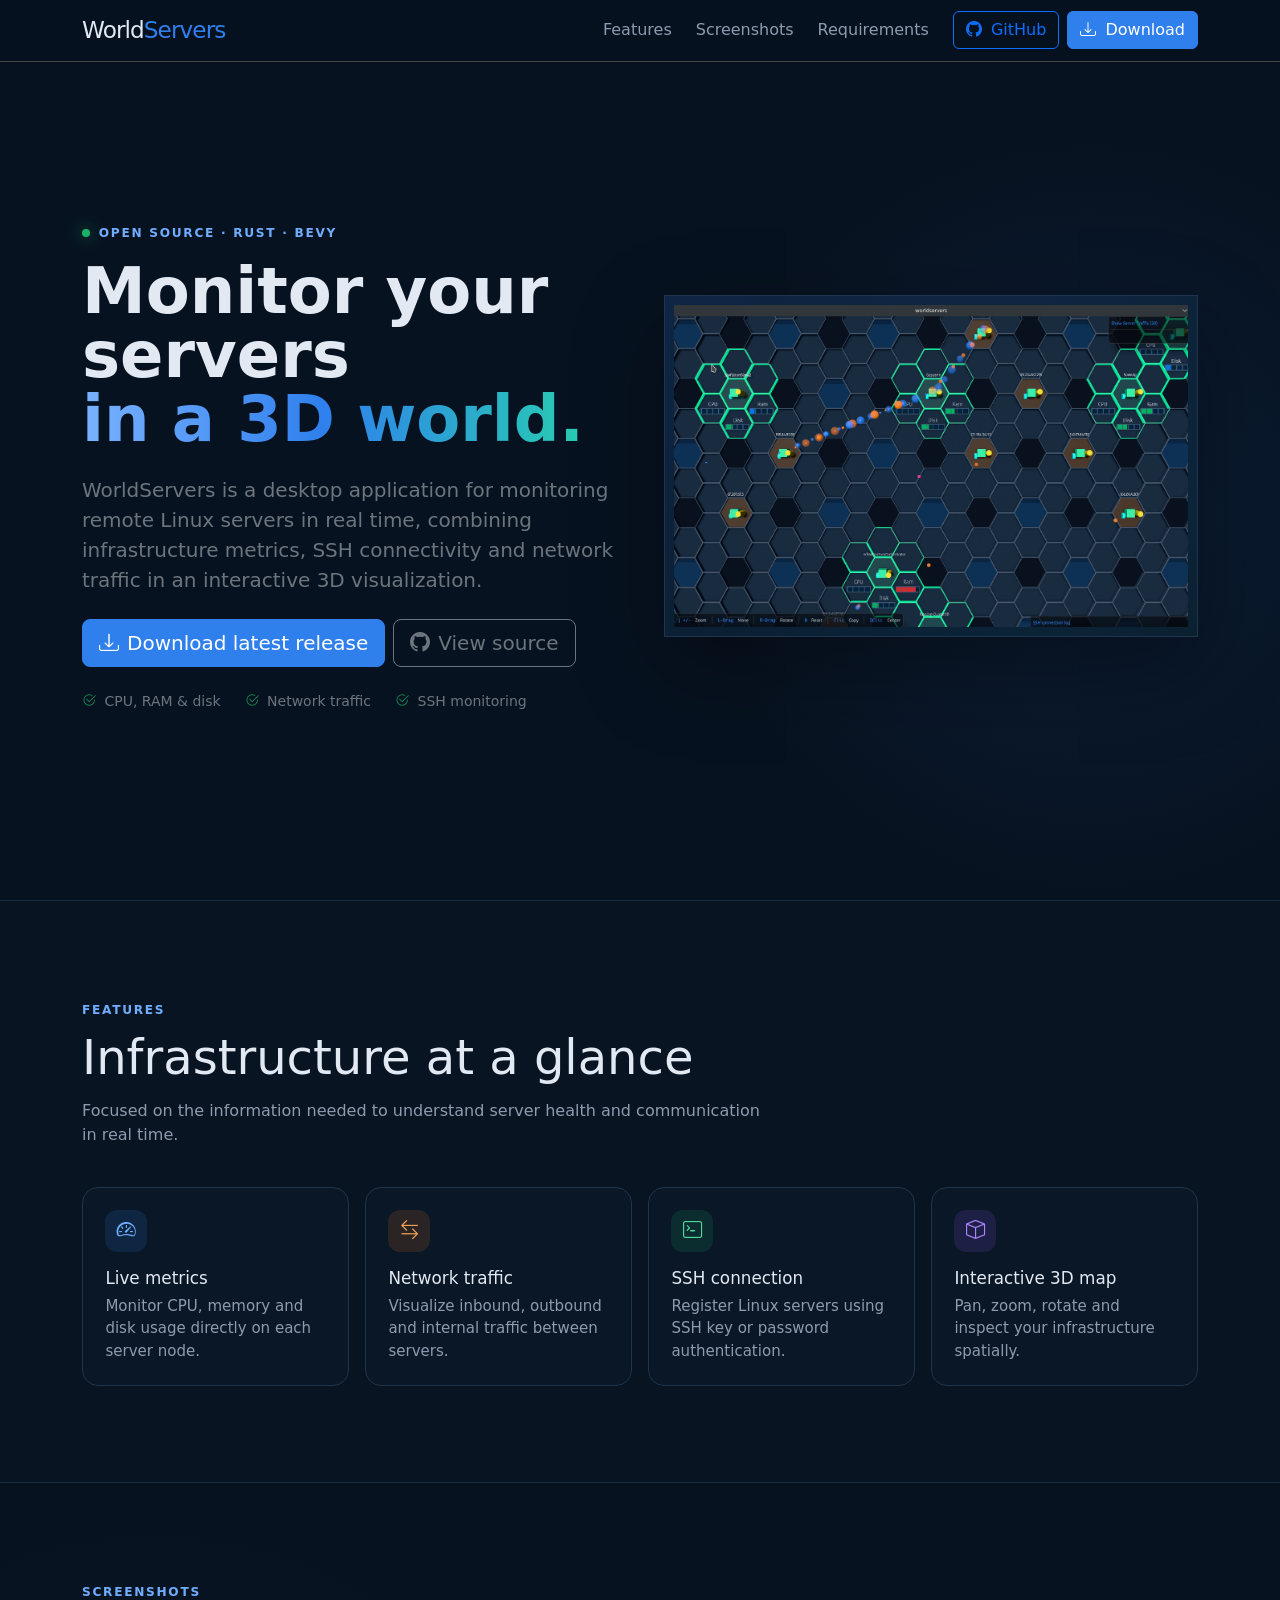
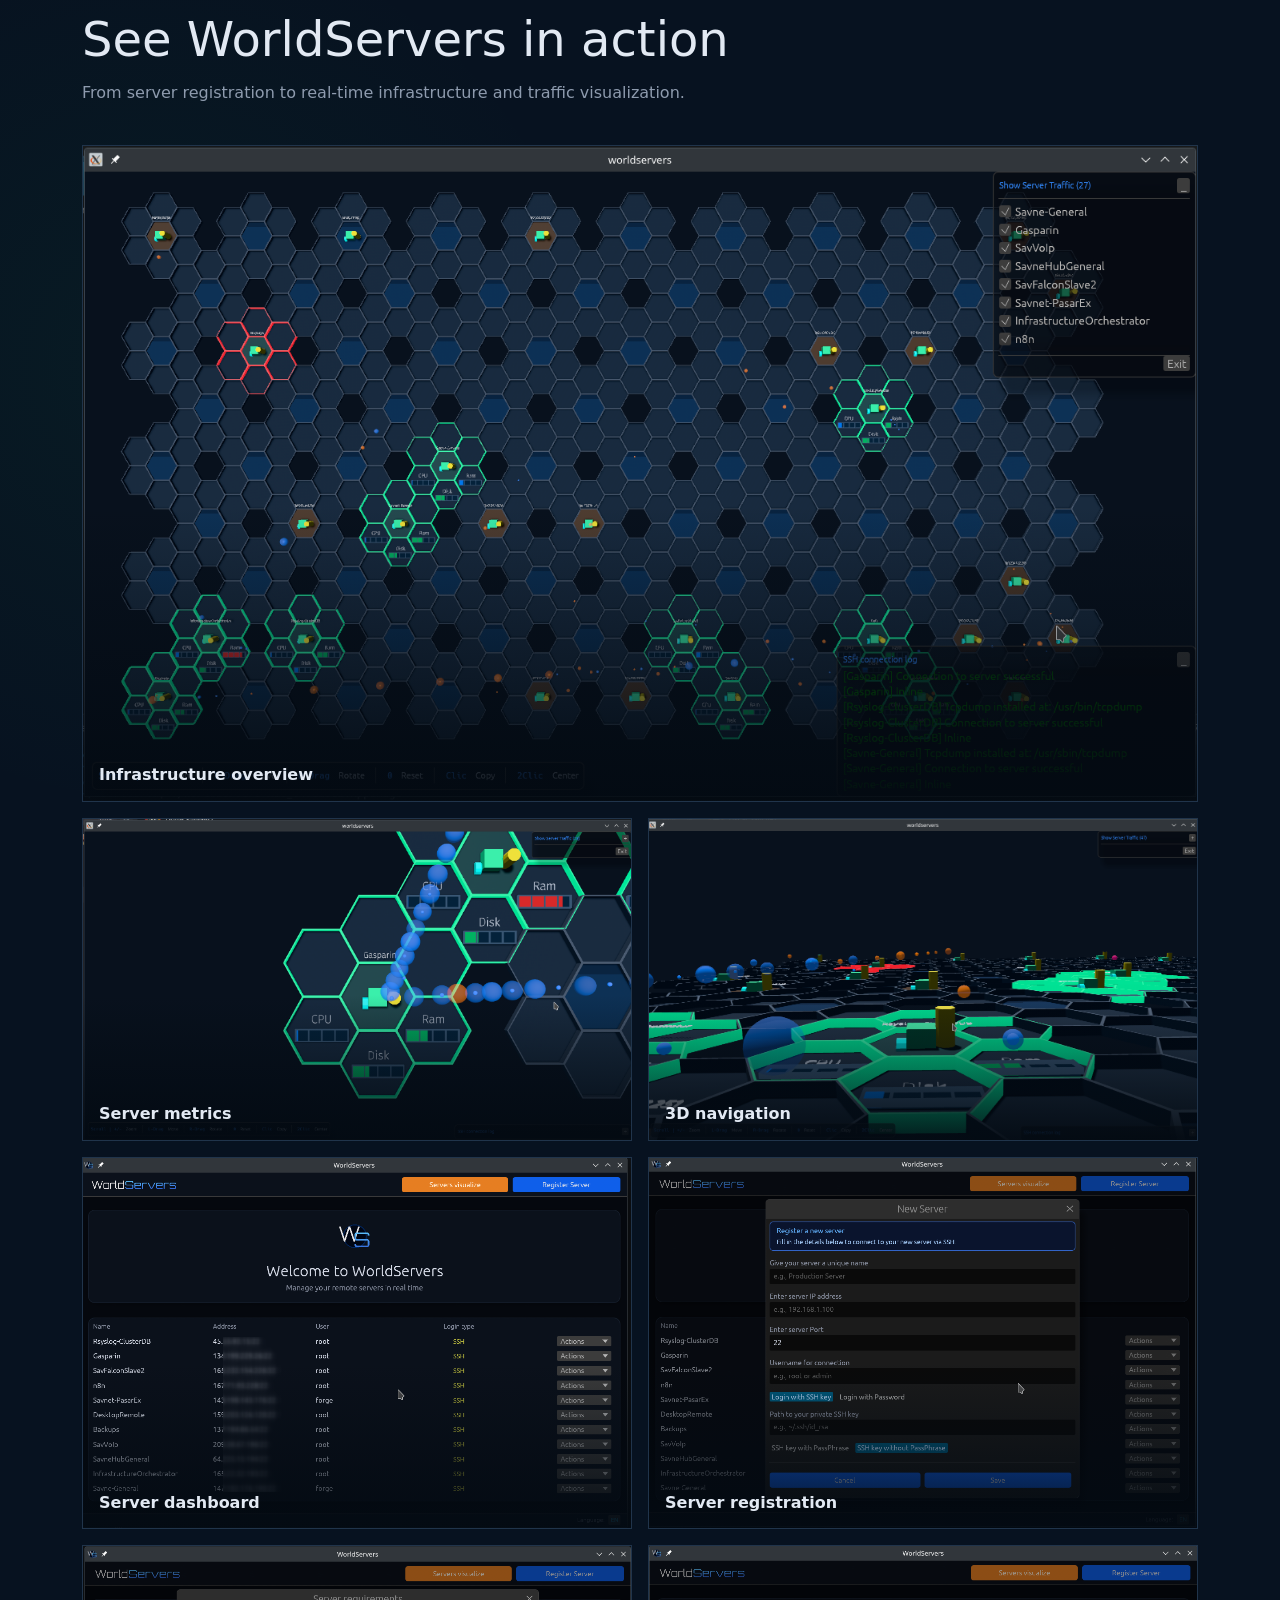
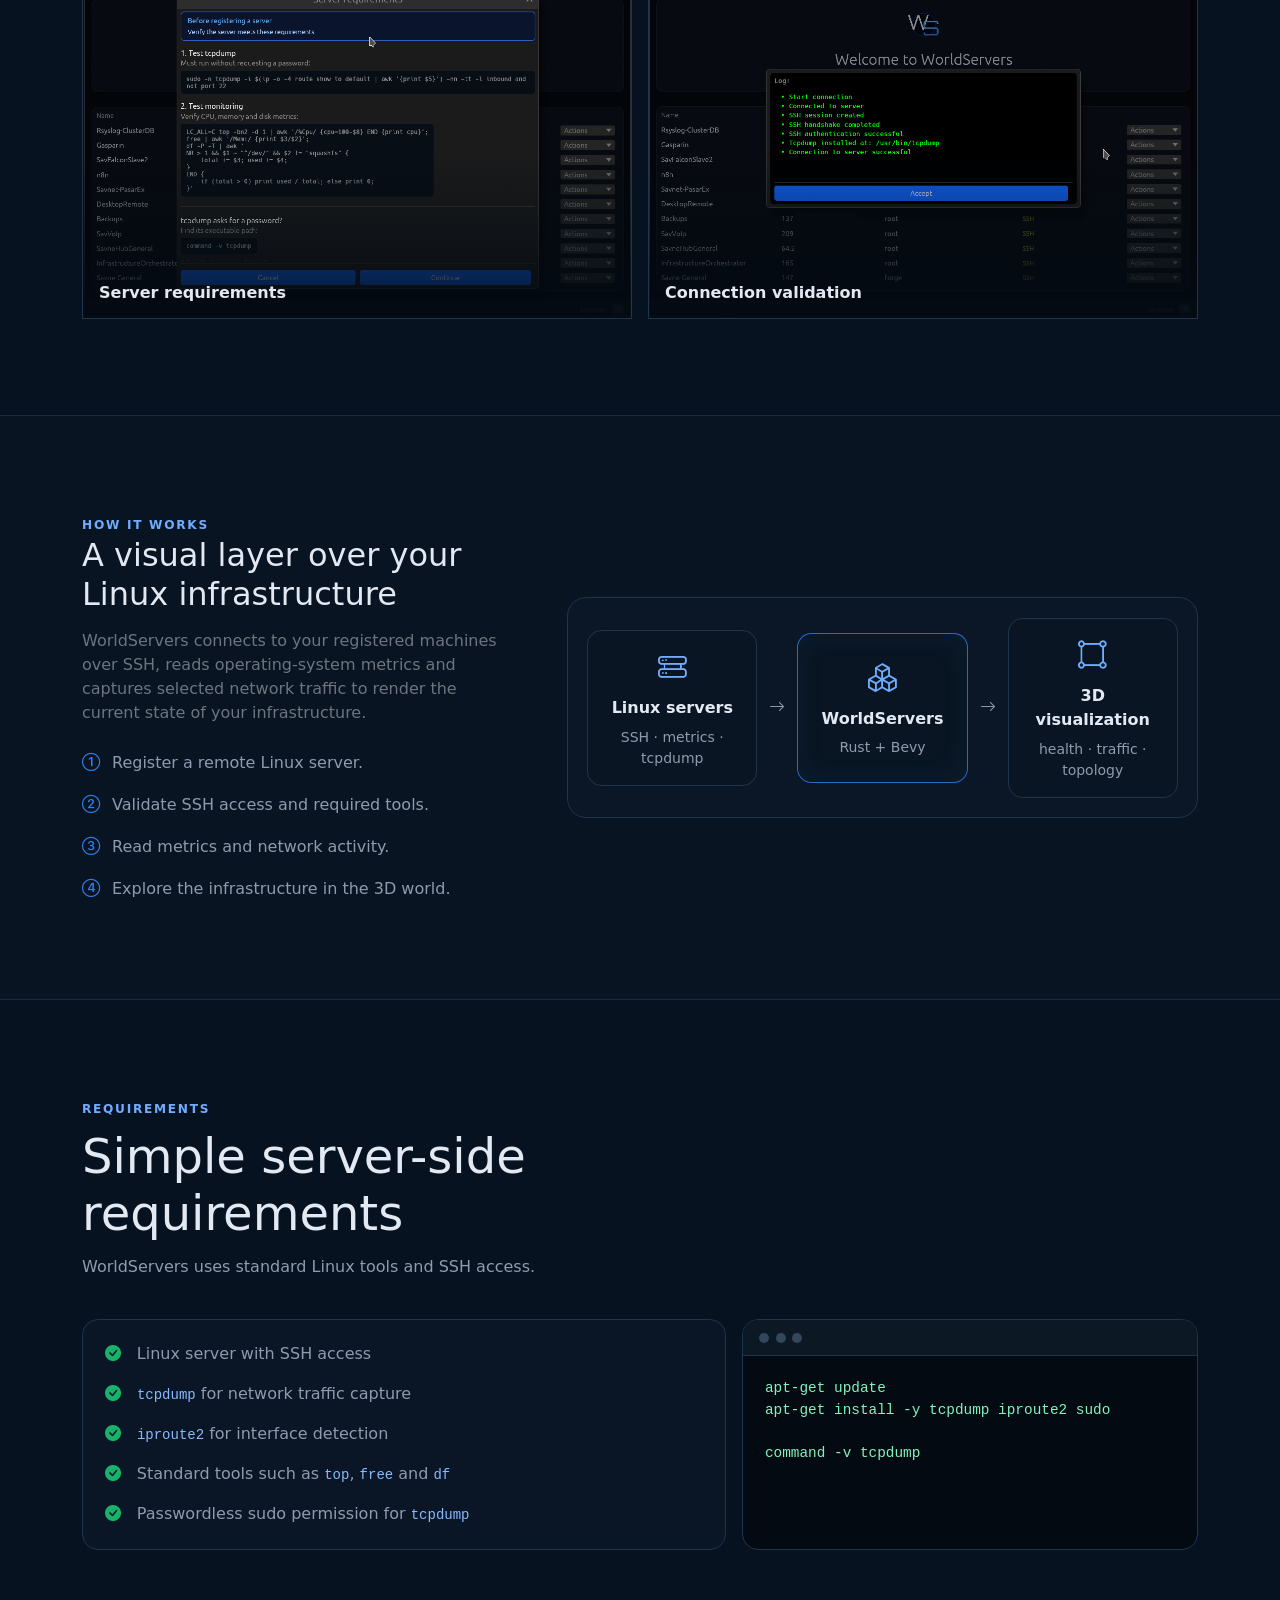
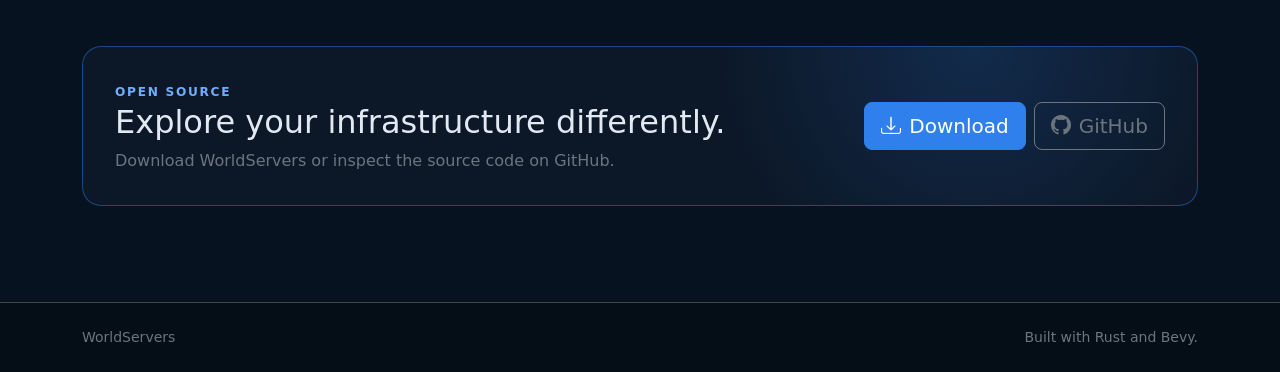
==== docs/index.html @ ac9d26b3 "Creación de webpage" ====
<!doctype html>
<html lang="en" data-bs-theme="dark">
<head>
  <meta charset="utf-8">
  <meta name="viewport" content="width=device-width, initial-scale=1">
  <meta name="description" content="WorldServers is an open-source desktop application for monitoring remote Linux servers in real time through an interactive 3D world.">
  <meta name="theme-color" content="#071220">
  <title>WorldServers — Real-time Linux server monitoring in 3D</title>
  <link rel="icon" type="image/png" href="./images/favicon.png">
  <link rel="canonical" href="https://oscarsanchezsavne.github.io/world-servers/">
  <meta property="og:type" content="website">
  <meta property="og:site_name" content="WorldServers">
  <meta property="og:title" content="WorldServers — Real-time Linux server monitoring in 3D">
  <meta property="og:description" content="Monitor remote Linux servers in real time through an interactive 3D world. CPU, memory, disk and network traffic at a glance.">
  <meta property="og:image" content="./images/favicon.png">
  <meta name="twitter:card" content="summary">
  <meta name="twitter:title" content="WorldServers — Real-time Linux server monitoring in 3D">
  <meta name="twitter:description" content="Monitor remote Linux servers in real time through an interactive 3D world.">
  <meta name="twitter:image" content="./images/favicon.png">
  <link rel="preconnect" href="https://cdn.jsdelivr.net">
  <link href="https://cdn.jsdelivr.net/npm/bootstrap@5.3.8/dist/css/bootstrap.min.css" rel="stylesheet">
  <link href="https://cdn.jsdelivr.net/npm/bootstrap-icons@1.13.1/font/bootstrap-icons.min.css" rel="stylesheet">
  <link rel="stylesheet" href="./style.css">
</head>
<body>
  <nav class="navbar navbar-expand-lg fixed-top border-bottom border-secondary-subtle">
    <div class="container">
      <a class="navbar-brand brand" href="#top">World<span>Servers</span></a>
      <button class="navbar-toggler" type="button" data-bs-toggle="collapse" data-bs-target="#mainNav" aria-controls="mainNav" aria-expanded="false" aria-label="Toggle navigation">
        <span class="navbar-toggler-icon"></span>
      </button>
      <div class="collapse navbar-collapse" id="mainNav">
        <ul class="navbar-nav ms-auto align-items-lg-center gap-lg-2">
          <li class="nav-item"><a class="nav-link" href="#features">Features</a></li>
          <li class="nav-item"><a class="nav-link" href="#screenshots">Screenshots</a></li>
          <li class="nav-item"><a class="nav-link" href="#requirements">Requirements</a></li>
          <li class="nav-item"><a class="btn btn-outline-primary ms-lg-2" href="https://github.com/OscarSanchezSavne/world-servers" target="_blank" rel="noreferrer"><i class="bi bi-github me-1"></i> GitHub</a></li>
          <li class="nav-item"><a class="btn btn-primary" href="https://github.com/OscarSanchezSavne/world-servers/releases/latest" target="_blank" rel="noreferrer"><i class="bi bi-download me-1"></i> Download</a></li>
        </ul>
      </div>
    </div>
  </nav>

  <main id="top">
    <section class="hero section-space">
      <div class="container">
        <div class="row align-items-center g-5">
          <div class="col-lg-6">
            <div class="eyebrow mb-3"><span class="dot"></span>Open source · Rust · Bevy</div>
            <h1 class="display-3 fw-semibold lh-1 mb-4">Monitor your servers <span class="text-gradient">in a 3D world.</span></h1>
            <p class="lead text-secondary mb-4">WorldServers is a desktop application for monitoring remote Linux servers in real time, combining infrastructure metrics, SSH connectivity and network traffic in an interactive 3D visualization.</p>
            <div class="d-flex flex-wrap gap-2 mb-4">
              <a class="btn btn-primary btn-lg" href="https://github.com/OscarSanchezSavne/world-servers/releases/latest" target="_blank" rel="noreferrer"><i class="bi bi-download me-2"></i>Download latest release</a>
              <a class="btn btn-outline-secondary btn-lg" href="https://github.com/OscarSanchezSavne/world-servers" target="_blank" rel="noreferrer"><i class="bi bi-github me-2"></i>View source</a>
            </div>
            <div class="d-flex flex-wrap gap-4 small text-secondary">
              <span><i class="bi bi-check2-circle text-success me-1"></i> CPU, RAM & disk</span>
              <span><i class="bi bi-check2-circle text-success me-1"></i> Network traffic</span>
              <span><i class="bi bi-check2-circle text-success me-1"></i> SSH monitoring</span>
            </div>
          </div>
          <div class="col-lg-6">
            <div class="hero-shot"><img src="./images/monitor-servers2.png" class="img-fluid" alt="WorldServers 3D infrastructure visualization"></div>
          </div>
        </div>
      </div>
    </section>

    <section id="features" class="section-space section-panel">
      <div class="container">
        <div class="section-heading">
          <span class="section-kicker">Features</span>
          <h2>Infrastructure at a glance</h2>
          <p>Focused on the information needed to understand server health and communication in real time.</p>
        </div>
        <div class="row g-3">
          <div class="col-md-6 col-xl-3"><article class="feature-card h-100"><div class="feature-icon"><i class="bi bi-speedometer2"></i></div><h3>Live metrics</h3><p>Monitor CPU, memory and disk usage directly on each server node.</p></article></div>
          <div class="col-md-6 col-xl-3"><article class="feature-card h-100"><div class="feature-icon orange"><i class="bi bi-arrow-left-right"></i></div><h3>Network traffic</h3><p>Visualize inbound, outbound and internal traffic between servers.</p></article></div>
          <div class="col-md-6 col-xl-3"><article class="feature-card h-100"><div class="feature-icon green"><i class="bi bi-terminal"></i></div><h3>SSH connection</h3><p>Register Linux servers using SSH key or password authentication.</p></article></div>
          <div class="col-md-6 col-xl-3"><article class="feature-card h-100"><div class="feature-icon purple"><i class="bi bi-box"></i></div><h3>Interactive 3D map</h3><p>Pan, zoom, rotate and inspect your infrastructure spatially.</p></article></div>
        </div>
      </div>
    </section>

    <section id="screenshots" class="section-space">
      <div class="container">
        <div class="section-heading">
          <span class="section-kicker">Screenshots</span>
          <h2>See WorldServers in action</h2>
          <p>From server registration to real-time infrastructure and traffic visualization.</p>
        </div>
        <div class="gallery-grid">
          <a class="gallery-card gallery-wide" href="./images/monitor-servers.png" target="_blank" rel="noreferrer" aria-label="Infrastructure overview - full screenshot"><img src="./images/monitor-servers.png" alt="WorldServers infrastructure overview" loading="lazy"><span>Infrastructure overview</span></a>
          <a class="gallery-card" href="./images/zoom-cell.png" target="_blank" rel="noreferrer" aria-label="Server metrics - full screenshot"><img src="./images/zoom-cell.png" alt="WorldServers server detail" loading="lazy"><span>Server metrics</span></a>
          <a class="gallery-card" href="./images/rotate-world.png" target="_blank" rel="noreferrer" aria-label="3D navigation - full screenshot"><img src="./images/rotate-world.png" alt="WorldServers rotated 3D view" loading="lazy"><span>3D navigation</span></a>
          <a class="gallery-card" href="./images/dashboard-main.png" target="_blank" rel="noreferrer" aria-label="Server dashboard - full screenshot"><img src="./images/dashboard-main.png" alt="WorldServers main dashboard" loading="lazy"><span>Server dashboard</span></a>
          <a class="gallery-card" href="./images/register-server.png" target="_blank" rel="noreferrer" aria-label="Server registration - full screenshot"><img src="./images/register-server.png" alt="WorldServers register server form" loading="lazy"><span>Server registration</span></a>
          <a class="gallery-card" href="./images/register-server-1.png" target="_blank" rel="noreferrer" aria-label="Server requirements - full screenshot"><img src="./images/register-server-1.png" alt="WorldServers server requirements" loading="lazy"><span>Server requirements</span></a>
          <a class="gallery-card" href="./images/test-conection.png" target="_blank" rel="noreferrer" aria-label="Connection validation - full screenshot"><img src="./images/test-conection.png" alt="WorldServers SSH connection test log" loading="lazy"><span>Connection validation</span></a>
        </div>
      </div>
    </section>

    <section class="section-space section-panel">
      <div class="container">
        <div class="row align-items-center g-5">
          <div class="col-lg-5">
            <span class="section-kicker">How it works</span>
            <h2 class="mb-3">A visual layer over your Linux infrastructure</h2>
            <p class="text-secondary mb-4">WorldServers connects to your registered machines over SSH, reads operating-system metrics and captures selected network traffic to render the current state of your infrastructure.</p>
            <div class="stack-list">
              <div><i class="bi bi-1-circle"></i><span>Register a remote Linux server.</span></div>
              <div><i class="bi bi-2-circle"></i><span>Validate SSH access and required tools.</span></div>
              <div><i class="bi bi-3-circle"></i><span>Read metrics and network activity.</span></div>
              <div><i class="bi bi-4-circle"></i><span>Explore the infrastructure in the 3D world.</span></div>
            </div>
          </div>
          <div class="col-lg-7">
            <div class="architecture-card">
              <div class="architecture-node"><i class="bi bi-hdd-rack"></i><strong>Linux servers</strong><small>SSH · metrics · tcpdump</small></div>
              <div class="architecture-arrow"><i class="bi bi-arrow-right"></i></div>
              <div class="architecture-node active"><i class="bi bi-boxes"></i><strong>WorldServers</strong><small>Rust + Bevy</small></div>
              <div class="architecture-arrow"><i class="bi bi-arrow-right"></i></div>
              <div class="architecture-node"><i class="bi bi-bounding-box-circles"></i><strong>3D visualization</strong><small>health · traffic · topology</small></div>
            </div>
          </div>
        </div>
      </div>
    </section>

    <section id="requirements" class="section-space">
      <div class="container">
        <div class="section-heading">
          <span class="section-kicker">Requirements</span>
          <h2>Simple server-side requirements</h2>
          <p>WorldServers uses standard Linux tools and SSH access.</p>
        </div>
        <div class="row g-3">
          <div class="col-lg-7">
            <div class="requirements-card h-100">
              <ul class="list-unstyled mb-0 requirements-list">
                <li><i class="bi bi-check-circle-fill"></i> Linux server with SSH access</li>
                <li><i class="bi bi-check-circle-fill"></i> <code>tcpdump</code> for network traffic capture</li>
                <li><i class="bi bi-check-circle-fill"></i> <code>iproute2</code> for interface detection</li>
                <li><i class="bi bi-check-circle-fill"></i> Standard tools such as <code>top</code>, <code>free</code> and <code>df</code></li>
                <li><i class="bi bi-check-circle-fill"></i> Passwordless sudo permission for <code>tcpdump</code></li>
              </ul>
            </div>
          </div>
          <div class="col-lg-5">
            <div class="terminal-card h-100">
              <div class="terminal-head"><span></span><span></span><span></span></div>
              <pre><code>apt-get update
apt-get install -y tcpdump iproute2 sudo

command -v tcpdump</code></pre>
            </div>
          </div>
        </div>
      </div>
    </section>

    <section class="section-space pt-0">
      <div class="container">
        <div class="cta">
          <div><span class="section-kicker">Open source</span><h2 class="mb-2">Explore your infrastructure differently.</h2><p class="text-secondary mb-0">Download WorldServers or inspect the source code on GitHub.</p></div>
          <div class="d-flex flex-wrap gap-2">
            <a class="btn btn-primary btn-lg" href="https://github.com/OscarSanchezSavne/world-servers/releases/latest" target="_blank" rel="noreferrer"><i class="bi bi-download me-2"></i>Download</a>
            <a class="btn btn-outline-secondary btn-lg" href="https://github.com/OscarSanchezSavne/world-servers" target="_blank" rel="noreferrer"><i class="bi bi-github me-2"></i>GitHub</a>
          </div>
        </div>
      </div>
    </section>
  </main>

  <footer class="border-top border-secondary-subtle py-4">
    <div class="container d-flex flex-column flex-md-row justify-content-between gap-2 small text-secondary"><span>WorldServers</span><span>Built with Rust and Bevy.</span></div>
  </footer>

  <script src="https://cdn.jsdelivr.net/npm/bootstrap@5.3.8/dist/js/bootstrap.bundle.min.js" defer></script>
</body>
</html>
---- docs/style.css ----
:root {
  --ws-bg: #071220;
  --ws-bg-2: #0a1625;
  --ws-panel: #0c1828;
  --ws-panel-2: #101f31;
  --ws-border: #20344b;
  --ws-text: #e2e9f3;
  --ws-muted: #8e9bae;
  --ws-blue: #2f80ed;
  --ws-orange: #e97b18;
  --ws-green: #18b368;
  --ws-purple: #8c4ff5;
}

html { scroll-behavior: smooth; }

section[id] { scroll-margin-top: 4.5rem; }

body {
  background:
    radial-gradient(circle at 85% 10%, rgba(47, 128, 237, .10), transparent 24rem),
    radial-gradient(circle at 12% 38%, rgba(24, 179, 104, .06), transparent 28rem),
    var(--ws-bg);
  color: var(--ws-text);
  font-family: Inter, system-ui, -apple-system, BlinkMacSystemFont, "Segoe UI", sans-serif;
}

.navbar { background: rgba(7, 18, 32, .88); backdrop-filter: blur(16px); }
.brand { color: var(--ws-text) !important; font-weight: 300; letter-spacing: -.04em; font-size: 1.45rem; }
.brand span { color: var(--ws-blue); }
.nav-link { color: var(--ws-muted); }
.nav-link:hover { color: var(--ws-text); }

.btn-primary {
  --bs-btn-bg: var(--ws-blue);
  --bs-btn-border-color: var(--ws-blue);
  --bs-btn-hover-bg: #226ed4;
  --bs-btn-hover-border-color: #226ed4;
}

.section-space { padding: 6rem 0; }
.hero { min-height: 100vh; display: flex; align-items: center; padding-top: 8rem; }

.eyebrow, .section-kicker {
  color: #70adff;
  text-transform: uppercase;
  letter-spacing: .14em;
  font-size: .76rem;
  font-weight: 700;
}

.eyebrow { display: inline-flex; gap: .55rem; align-items: center; }
.dot { width: .5rem; height: .5rem; border-radius: 999px; background: var(--ws-green); box-shadow: 0 0 16px rgba(24, 179, 104, .8); }

.text-gradient {
  display: block;
  background: linear-gradient(90deg, #79b2ff, #2f80ed 45%, #27d6aa);
  -webkit-background-clip: text;
  background-clip: text;
  color: transparent;
}

.hero-shot {
  padding: .55rem;
  border: 1px solid var(--ws-border);
  background: linear-gradient(145deg, rgba(47, 128, 237, .18), rgba(24, 179, 104, .05));
  box-shadow: 0 30px 80px rgba(0, 0, 0, .35);
}
.hero-shot img { aspect-ratio: 16 / 10; object-fit: cover; object-position: center; }

.section-panel { background: rgba(10, 22, 37, .58); border-top: 1px solid rgba(32, 52, 75, .7); border-bottom: 1px solid rgba(32, 52, 75, .7); }
.section-heading { max-width: 680px; margin-bottom: 2.5rem; }
.section-heading h2 { margin: .5rem 0 .75rem; font-size: clamp(2rem, 4vw, 3rem); }
.section-heading p { color: var(--ws-muted); margin: 0; }

.feature-card, .requirements-card {
  border: 1px solid var(--ws-border);
  border-radius: 1rem;
  background: rgba(12, 24, 40, .82);
  padding: 1.4rem;
}
.feature-card h3 { font-size: 1.05rem; margin: 1rem 0 .45rem; }
.feature-card p { color: var(--ws-muted); margin: 0; font-size: .94rem; }

.feature-icon {
  width: 2.6rem;
  height: 2.6rem;
  display: grid;
  place-items: center;
  border-radius: .75rem;
  background: rgba(47, 128, 237, .14);
  color: #70adff;
  font-size: 1.2rem;
}
.feature-icon.orange { background: rgba(233, 123, 24, .14); color: #f2a157; }
.feature-icon.green { background: rgba(24, 179, 104, .14); color: #52d79a; }
.feature-icon.purple { background: rgba(140, 79, 245, .14); color: #ad84ff; }

.gallery-grid { display: grid; grid-template-columns: repeat(12, 1fr); gap: 1rem; }
.gallery-card {
  grid-column: span 6;
  position: relative;
  overflow: hidden;
  border: 1px solid var(--ws-border);
  background: var(--ws-panel);
  min-height: 260px;
  text-decoration: none;
}
.gallery-card.gallery-wide { grid-column: span 12; min-height: 460px; }
.gallery-card img { width: 100%; height: 100%; min-height: inherit; object-fit: cover; object-position: top center; transition: transform .3s ease, filter .3s ease; }
.gallery-card::after { content: ""; position: absolute; inset: auto 0 0; height: 45%; background: linear-gradient(transparent, rgba(3, 10, 18, .92)); }
.gallery-card span { position: absolute; z-index: 2; left: 1rem; bottom: .85rem; color: var(--ws-text); font-weight: 600; }
.gallery-card:hover img { transform: scale(1.015); filter: brightness(1.08); }

.stack-list { display: grid; gap: .9rem; }
.stack-list div { display: flex; align-items: center; gap: .75rem; color: var(--ws-muted); }
.stack-list i { color: var(--ws-blue); font-size: 1.15rem; }

.architecture-card {
  display: grid;
  grid-template-columns: 1fr auto 1fr auto 1fr;
  gap: .75rem;
  align-items: center;
  padding: 1.2rem;
  border: 1px solid var(--ws-border);
  border-radius: 1.2rem;
  background: rgba(12, 24, 40, .8);
}
.architecture-node {
  min-height: 150px;
  border-radius: .9rem;
  background: #091522;
  border: 1px solid var(--ws-border);
  display: flex;
  flex-direction: column;
  justify-content: center;
  align-items: center;
  gap: .4rem;
  text-align: center;
  padding: 1rem;
}
.architecture-node.active { border-color: rgba(47, 128, 237, .8); box-shadow: inset 0 0 28px rgba(47, 128, 237, .08); }
.architecture-node i { font-size: 1.8rem; color: #70adff; }
.architecture-node small { color: var(--ws-muted); }
.architecture-arrow { color: var(--ws-muted); }

.requirements-list { display: grid; gap: 1rem; }
.requirements-list li { color: var(--ws-muted); }
.requirements-list i { color: var(--ws-green); margin-right: .65rem; }
code { color: #88baff; }

.terminal-card { overflow: hidden; border: 1px solid var(--ws-border); border-radius: 1rem; background: #030a12; }
.terminal-head { display: flex; gap: .4rem; padding: .8rem 1rem; background: #0d1825; border-bottom: 1px solid var(--ws-border); }
.terminal-head span { width: .62rem; height: .62rem; border-radius: 50%; background: #34465a; }
.terminal-card pre { padding: 1.35rem; margin: 0; color: #83f3be; font-size: .9rem; white-space: pre-wrap; }

.cta {
  display: flex;
  align-items: center;
  justify-content: space-between;
  gap: 2rem;
  padding: 2rem;
  border: 1px solid rgba(47, 128, 237, .45);
  border-radius: 1.2rem;
  background: radial-gradient(circle at 80% 0%, rgba(47, 128, 237, .18), transparent 16rem), var(--ws-panel);
}

footer { background: #050d17; }

@media (max-width: 991.98px) {
  .hero { min-height: auto; }
  .architecture-card { grid-template-columns: 1fr; }
  .architecture-arrow { transform: rotate(90deg); text-align: center; }
  .gallery-card, .gallery-card.gallery-wide { grid-column: span 12; min-height: 320px; }
  .cta { align-items: flex-start; flex-direction: column; }
}

@media (max-width: 575.98px) {
  .section-space { padding: 4.5rem 0; }
  .hero { padding-top: 7rem; }
  .gallery-card, .gallery-card.gallery-wide { min-height: 220px; }
}
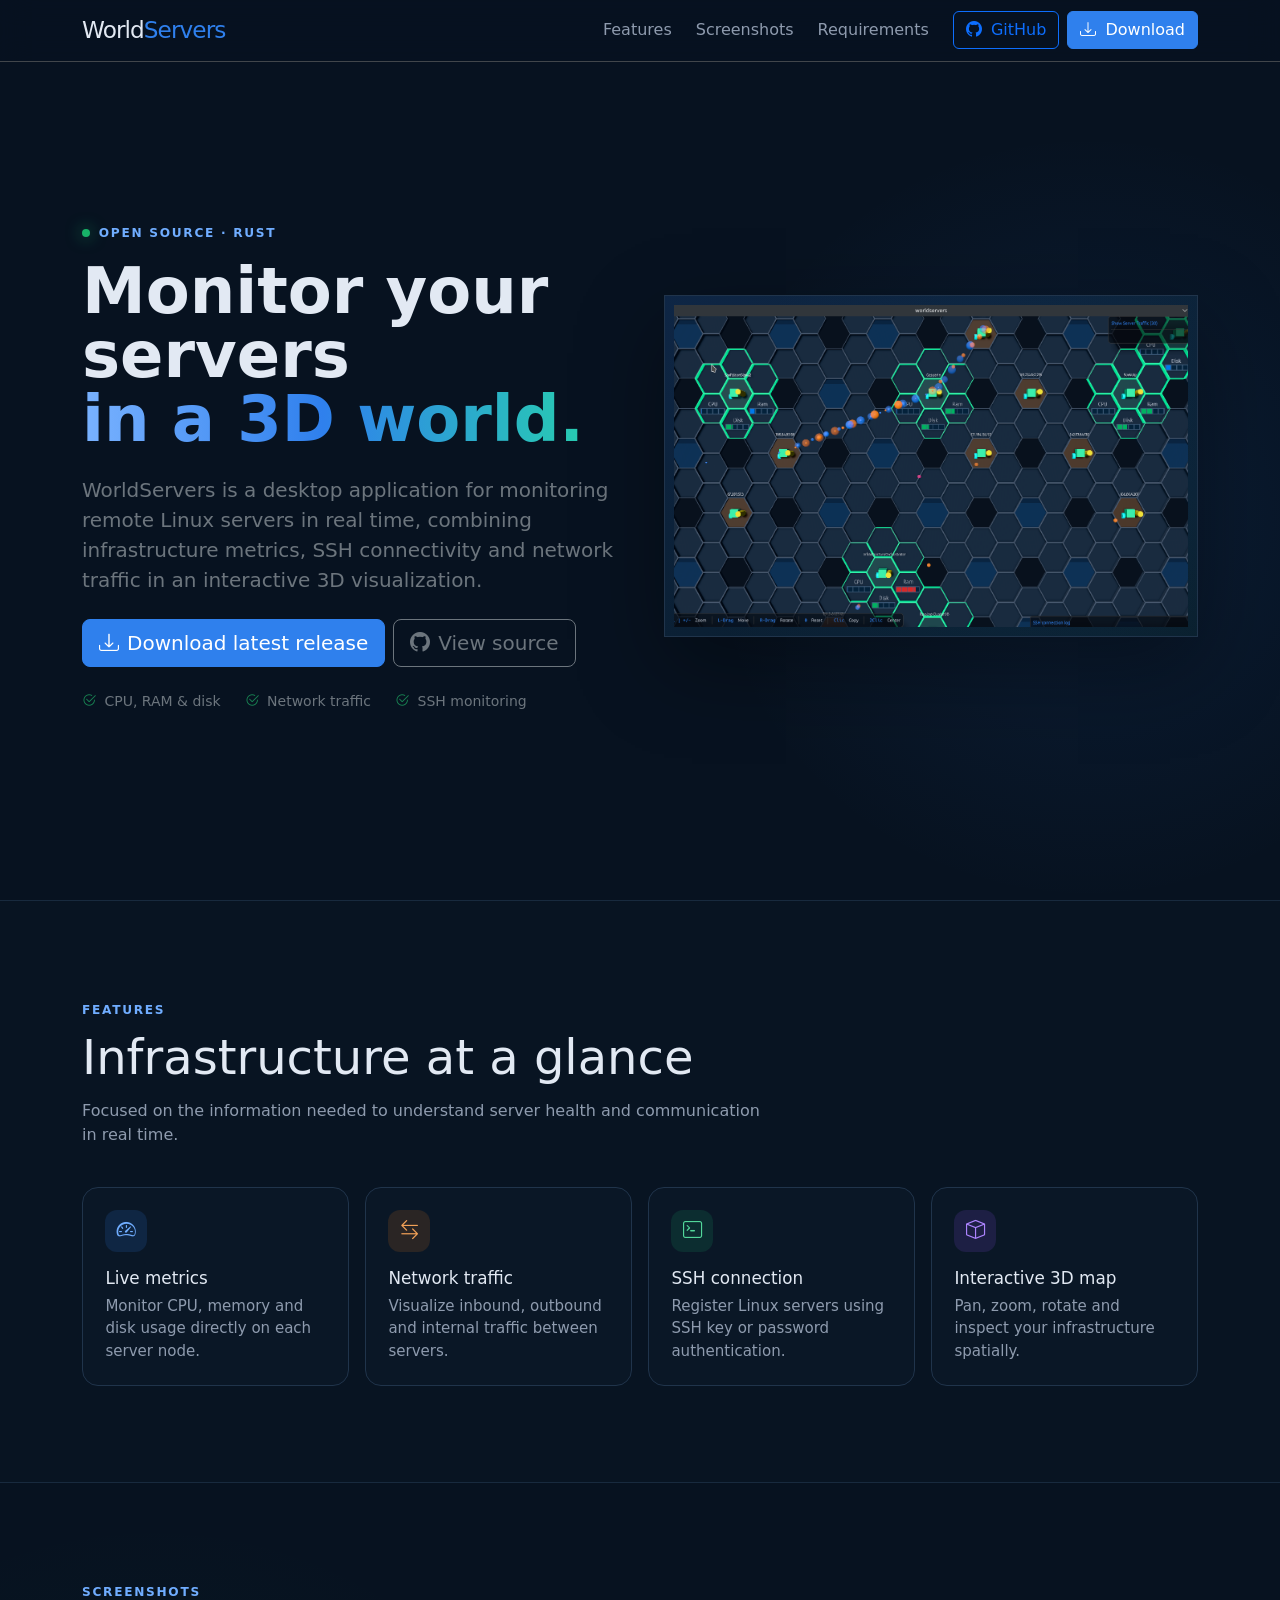
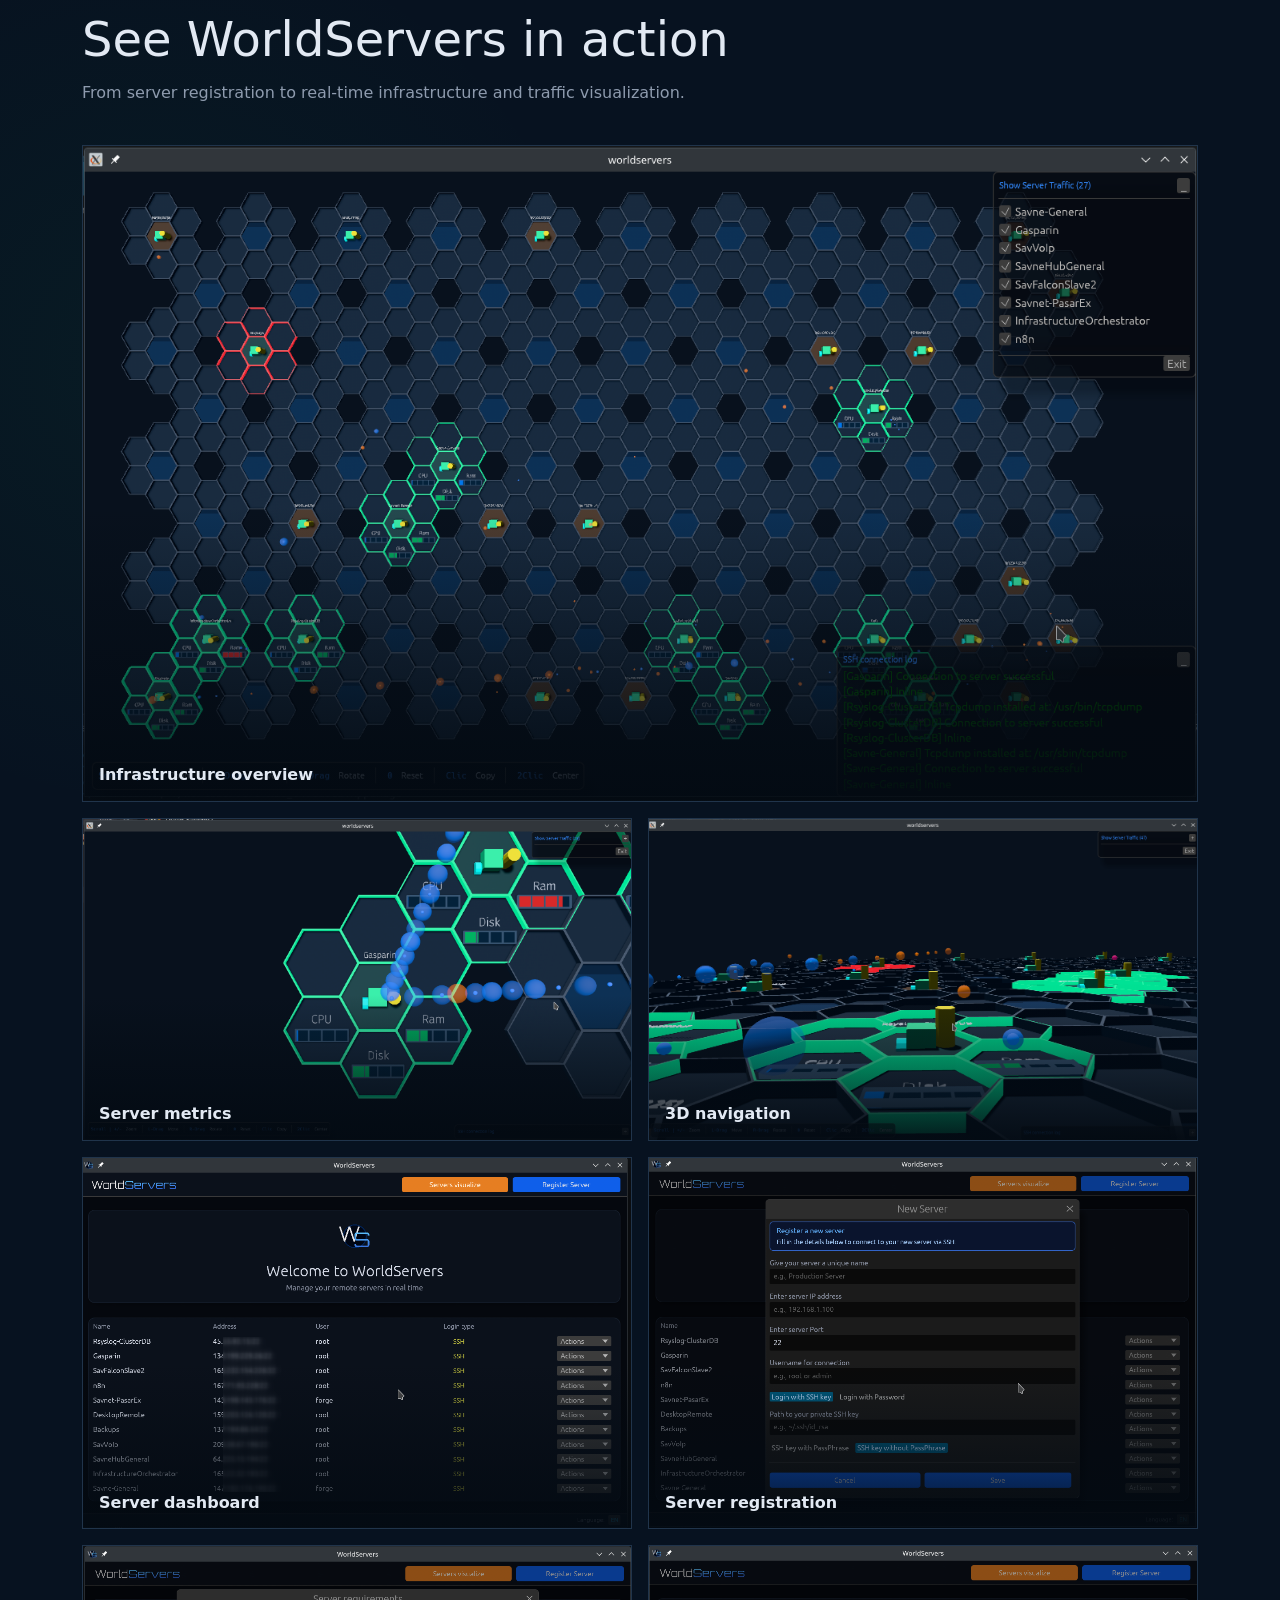
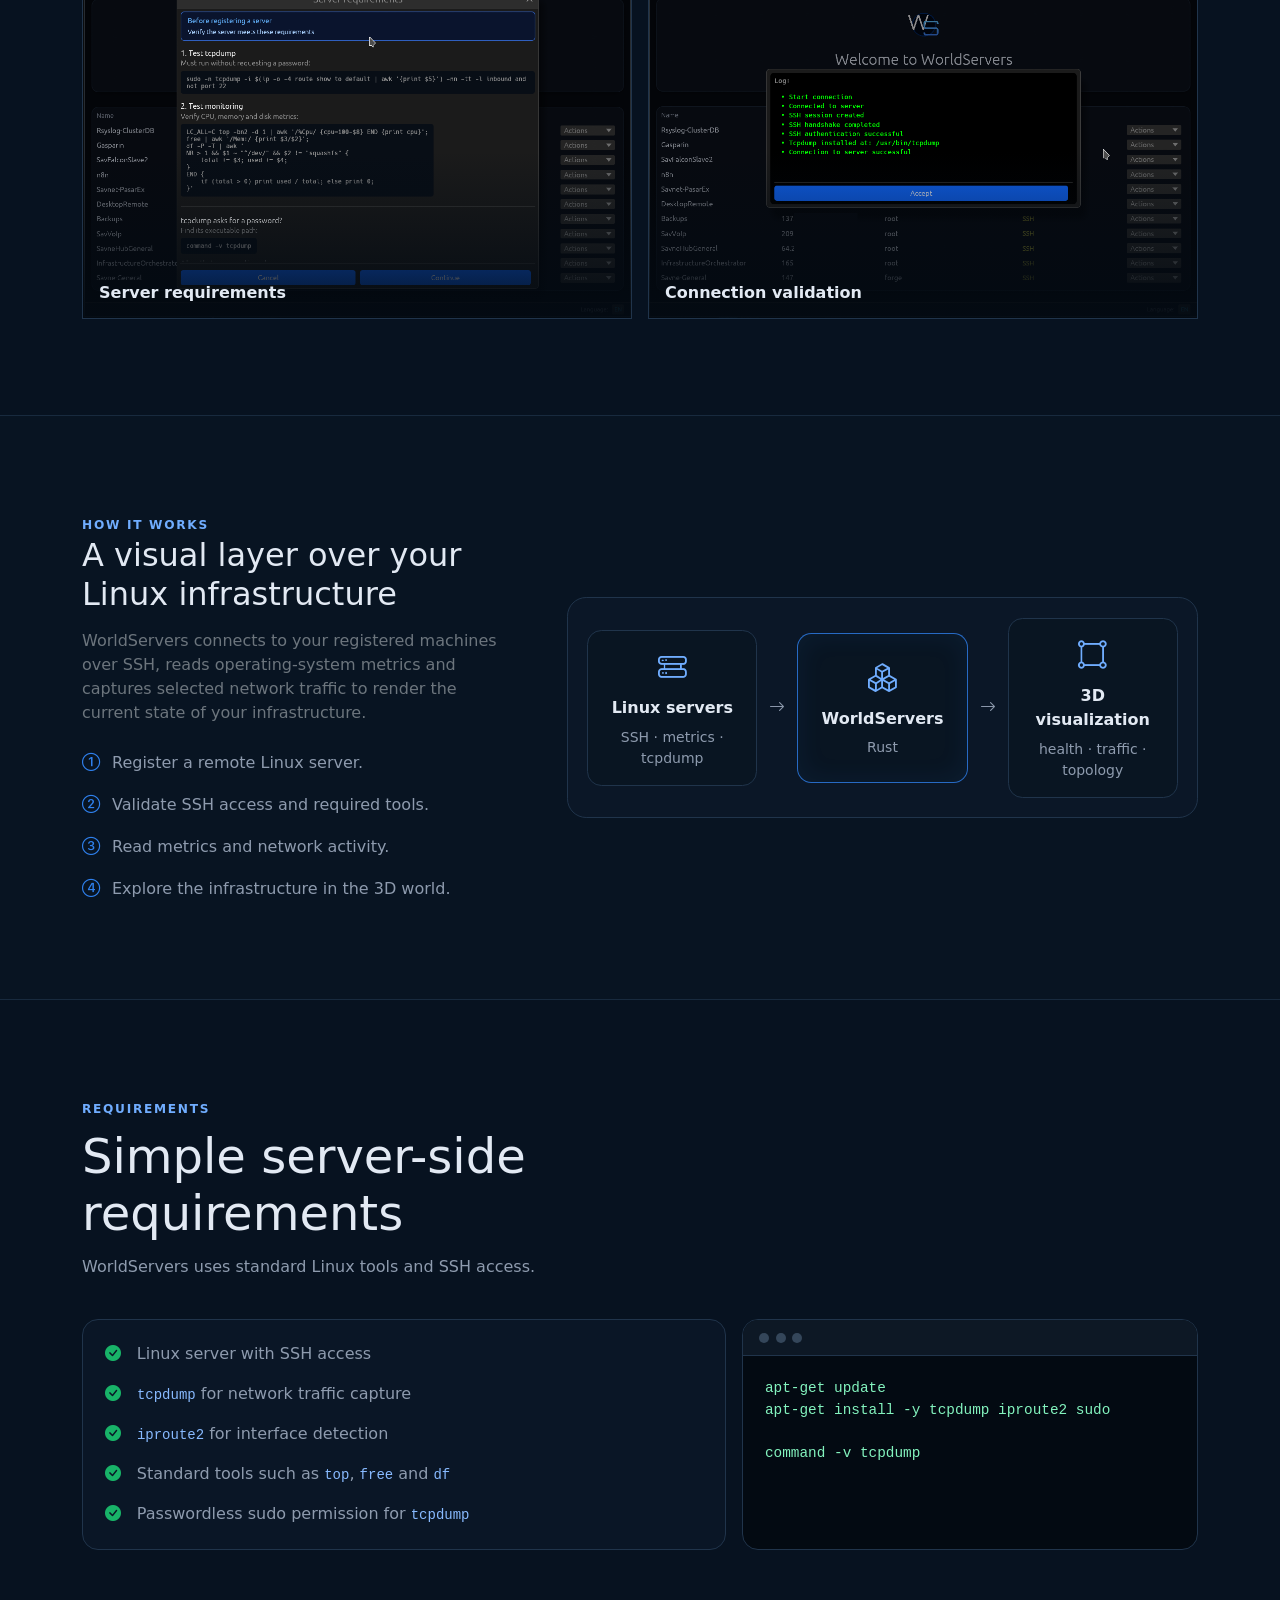
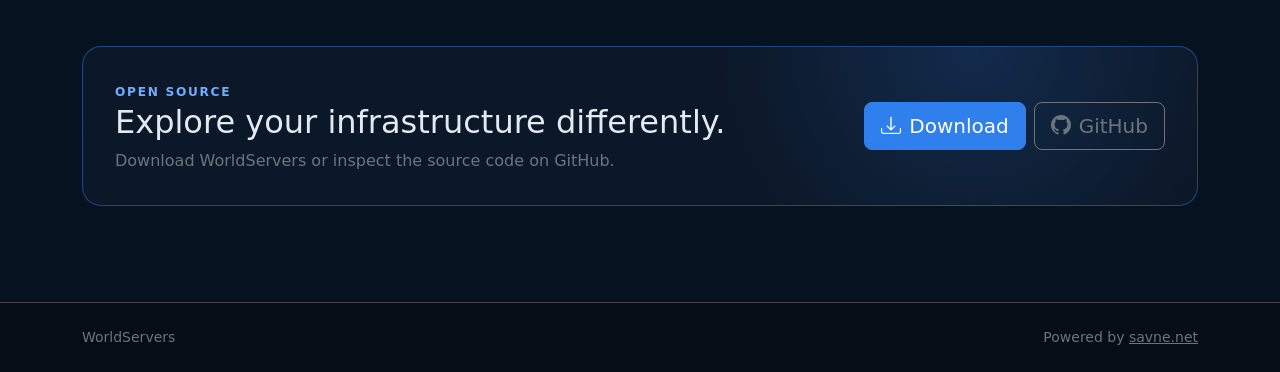
==== commit b8e85330: "Ajuste menor" ====
--- a/docs/index.html
+++ b/docs/index.html
@@ -46,7 +46,7 @@
       <div class="container">
         <div class="row align-items-center g-5">
           <div class="col-lg-6">
-            <div class="eyebrow mb-3"><span class="dot"></span>Open source · Rust · Bevy</div>
+            <div class="eyebrow mb-3"><span class="dot"></span>Open source · Rust</div>
             <h1 class="display-3 fw-semibold lh-1 mb-4">Monitor your servers <span class="text-gradient">in a 3D world.</span></h1>
             <p class="lead text-secondary mb-4">WorldServers is a desktop application for monitoring remote Linux servers in real time, combining infrastructure metrics, SSH connectivity and network traffic in an interactive 3D visualization.</p>
             <div class="d-flex flex-wrap gap-2 mb-4">
@@ -119,7 +119,7 @@
             <div class="architecture-card">
               <div class="architecture-node"><i class="bi bi-hdd-rack"></i><strong>Linux servers</strong><small>SSH · metrics · tcpdump</small></div>
               <div class="architecture-arrow"><i class="bi bi-arrow-right"></i></div>
-              <div class="architecture-node active"><i class="bi bi-boxes"></i><strong>WorldServers</strong><small>Rust + Bevy</small></div>
+              <div class="architecture-node active"><i class="bi bi-boxes"></i><strong>WorldServers</strong><small>Rust</small></div>
               <div class="architecture-arrow"><i class="bi bi-arrow-right"></i></div>
               <div class="architecture-node"><i class="bi bi-bounding-box-circles"></i><strong>3D visualization</strong><small>health · traffic · topology</small></div>
             </div>
@@ -174,7 +174,7 @@
   </main>
 
   <footer class="border-top border-secondary-subtle py-4">
-    <div class="container d-flex flex-column flex-md-row justify-content-between gap-2 small text-secondary"><span>WorldServers</span><span>Built with Rust and Bevy.</span></div>
+    <div class="container d-flex flex-column flex-md-row justify-content-between gap-2 small text-secondary"><span>WorldServers</span><span>Powered by <a href="https://savne.net" class="text-secondary" target="_blank" rel="noreferrer">savne.net</a></span></div>
   </footer>
 
   <script src="https://cdn.jsdelivr.net/npm/bootstrap@5.3.8/dist/js/bootstrap.bundle.min.js" defer></script>
